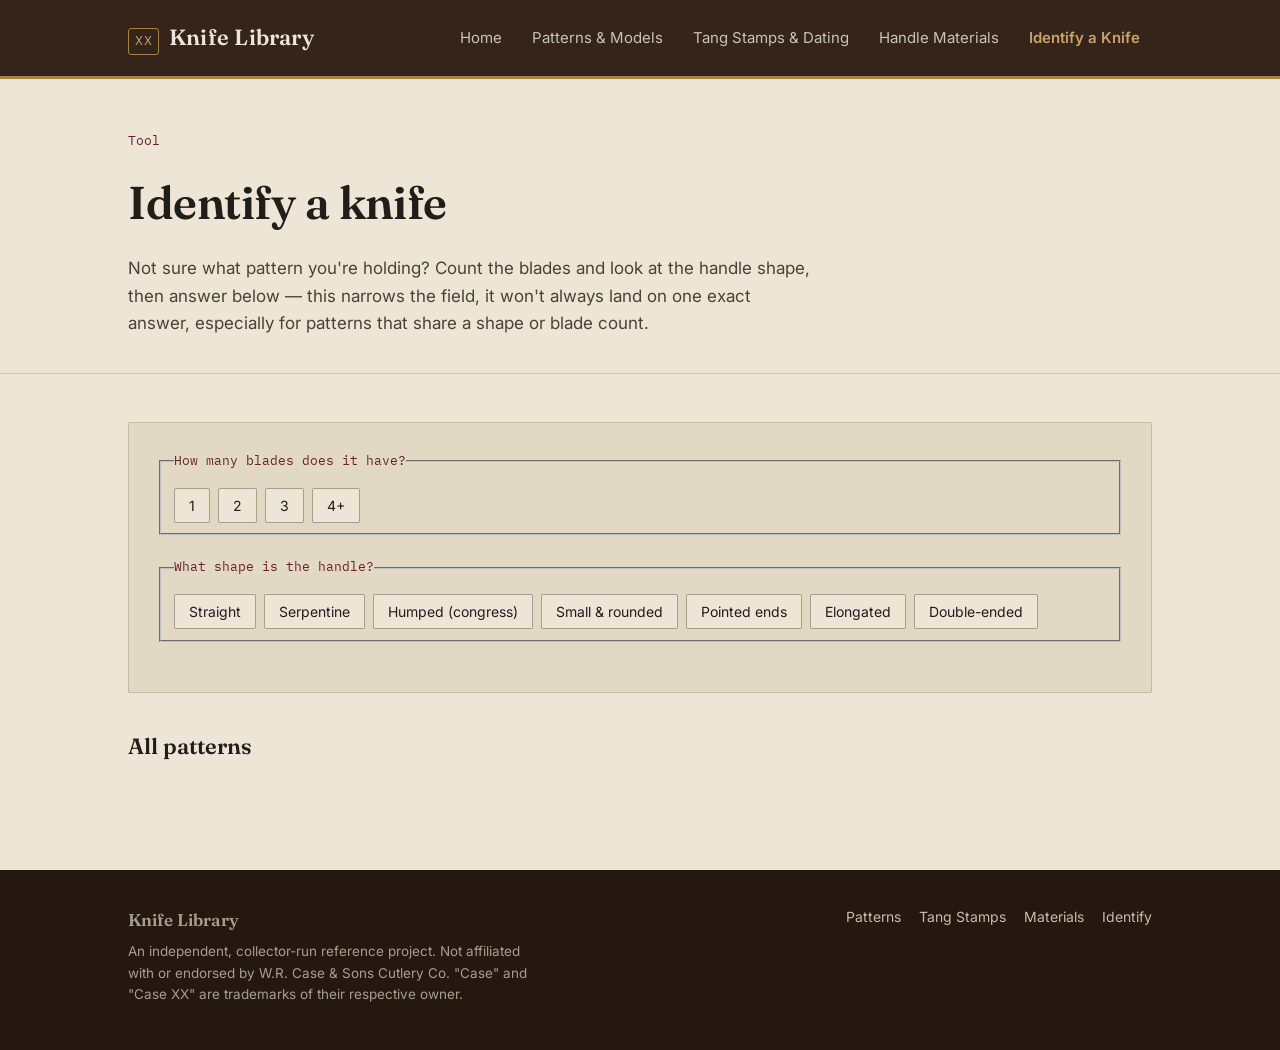
==== identify.html @ a83cff74 "Add files via upload" ====
<!doctype html>
<html lang="en">
<head>
  <meta charset="utf-8" />
  <meta name="viewport" content="width=device-width, initial-scale=1" />
  <title>Identify a Knife — Knife Library</title>
  <meta name="description" content="Answer a couple of questions about blade count and handle shape to narrow down a Case XX pocketknife pattern." />
  <link rel="preconnect" href="https://fonts.googleapis.com">
  <link rel="preconnect" href="https://fonts.gstatic.com" crossorigin>
  <link href="https://fonts.googleapis.com/css2?family=Fraunces:opsz,wght@9..144,500;9..144,600;9..144,700&family=Inter:wght@400;500;600&family=IBM+Plex+Mono:wght@400;500&display=swap" rel="stylesheet">
  <link rel="stylesheet" href="/styles.css" />
</head>
<body>

  <header class="site-header">
    <div class="wrap">
      <a class="brand" href="/">
        <span class="brand-mark">XX</span>
        <span class="brand-name">Knife Library</span>
      </a>
      <nav class="main-nav">
        <a href="/">Home</a>
        <a href="/patterns.html">Patterns &amp; Models</a>
        <a href="/tang-stamps.html">Tang Stamps &amp; Dating</a>
        <a href="/materials.html">Handle Materials</a>
        <a href="/identify.html" aria-current="page">Identify a Knife</a>
      </nav>
    </div>
  </header>

  <section class="page-head">
    <div class="wrap">
      <p class="hero-eyebrow">Tool</p>
      <h1>Identify a knife</h1>
      <p class="lede">Not sure what pattern you're holding? Count the blades and look at the handle shape, then answer below — this narrows the field, it won't always land on one exact answer, especially for patterns that share a shape or blade count.</p>
    </div>
  </section>

  <section class="section">
    <div class="wrap">
      <div class="identify-panel">
        <fieldset class="identify-field">
          <legend>How many blades does it have?</legend>
          <div class="option-row" id="blade-options">
            <button type="button" class="option-btn" data-blade="1">1</button>
            <button type="button" class="option-btn" data-blade="2">2</button>
            <button type="button" class="option-btn" data-blade="3">3</button>
            <button type="button" class="option-btn" data-blade="4+">4+</button>
          </div>
        </fieldset>

        <fieldset class="identify-field">
          <legend>What shape is the handle?</legend>
          <div class="option-row" id="shape-options">
            <button type="button" class="option-btn" data-shape="straight">Straight</button>
            <button type="button" class="option-btn" data-shape="serpentine">Serpentine</button>
            <button type="button" class="option-btn" data-shape="humped">Humped (congress)</button>
            <button type="button" class="option-btn" data-shape="rounded">Small &amp; rounded</button>
            <button type="button" class="option-btn" data-shape="pointed">Pointed ends</button>
            <button type="button" class="option-btn" data-shape="elongated">Elongated</button>
            <button type="button" class="option-btn" data-shape="double-ended">Double-ended</button>
          </div>
        </fieldset>

        <button type="button" class="reset-link" id="reset-btn" hidden>Clear answers</button>
      </div>

      <div class="identify-results">
        <h2 id="results-heading">All patterns</h2>
        <p class="match-count" id="match-count"></p>
        <p class="empty-state" id="empty-state" hidden>No pattern in the archive matches that combination yet — double-check the blade count, or clear an answer and try again.</p>
        <div class="pattern-grid" id="pattern-grid"></div>
      </div>
    </div>
  </section>

  <footer class="site-footer">
    <div class="wrap">
      <div>
        <p class="foot-brand">Knife Library</p>
        <p>An independent, collector-run reference project. Not affiliated with or endorsed by W.R. Case &amp; Sons Cutlery Co. "Case" and "Case XX" are trademarks of their respective owner.</p>
      </div>
      <nav>
        <a href="/patterns.html">Patterns</a>
        <a href="/tang-stamps.html">Tang Stamps</a>
        <a href="/materials.html">Materials</a>
        <a href="/identify.html">Identify</a>
      </nav>
    </div>
  </footer>

  <script src="/js/identify.js"></script>
</body>
</html>
---- styles.css ----
/* ============================================================
   Knife Library — global stylesheet
   A card-catalog / archive aesthetic for Case XX collectors.
   ============================================================ */

:root {
  --paper: #EDE6D6;
  --paper-dim: #E2D9C4;
  --ink: #211D18;
  --ink-soft: #4A4237;
  --oxblood: #6B1F26;
  --oxblood-dark: #551419;
  --brass: #A8813C;
  --brass-light: #C9A46A;
  --walnut: #35241A;
  --walnut-dark: #241811;
  --olive: #5C6047;
  --line: rgba(33, 29, 24, 0.16);
  --line-strong: rgba(33, 29, 24, 0.35);
  --shadow-card: 0 1px 0 rgba(33,29,24,0.06), 0 8px 24px -18px rgba(33,29,24,0.4);

  --font-display: 'Fraunces', Georgia, serif;
  --font-body: 'Inter', -apple-system, BlinkMacSystemFont, 'Segoe UI', sans-serif;
  --font-mono: 'IBM Plex Mono', 'SFMono-Regular', Consolas, monospace;
}

@media (prefers-color-scheme: dark) {
  :root:not([data-theme="light"]) {
    --paper: #1B1712;
    --paper-dim: #221C15;
    --ink: #EFE7D8;
    --ink-soft: #C8BCA6;
    --oxblood: #C24C4F;
    --oxblood-dark: #9C3A3D;
    --brass: #D2A85E;
    --brass-light: #E4C787;
    --walnut: #120C08;
    --walnut-dark: #0A0705;
    --olive: #8B9270;
    --line: rgba(239, 231, 216, 0.14);
    --line-strong: rgba(239, 231, 216, 0.3);
    --shadow-card: 0 1px 0 rgba(0,0,0,0.4), 0 8px 24px -18px rgba(0,0,0,0.7);
  }
}

:root[data-theme="dark"] {
  --paper: #1B1712;
  --paper-dim: #221C15;
  --ink: #EFE7D8;
  --ink-soft: #C8BCA6;
  --oxblood: #C24C4F;
  --oxblood-dark: #9C3A3D;
  --brass: #D2A85E;
  --brass-light: #E4C787;
  --walnut: #120C08;
  --walnut-dark: #0A0705;
  --olive: #8B9270;
  --line: rgba(239, 231, 216, 0.14);
  --line-strong: rgba(239, 231, 216, 0.3);
  --shadow-card: 0 1px 0 rgba(0,0,0,0.4), 0 8px 24px -18px rgba(0,0,0,0.7);
}

* { box-sizing: border-box; }

html { -webkit-text-size-adjust: 100%; }

body {
  margin: 0;
  background: var(--paper);
  color: var(--ink);
  font-family: var(--font-body);
  font-size: 17px;
  line-height: 1.6;
  -webkit-font-smoothing: antialiased;
}

img { max-width: 100%; display: block; }
a { color: inherit; }
button { font-family: inherit; }

.wrap {
  max-width: 1080px;
  margin: 0 auto;
  padding: 0 28px;
}

/* ---------- Header ---------- */

.site-header {
  background: var(--walnut);
  color: var(--paper);
  border-bottom: 3px solid var(--brass);
}

.site-header .wrap {
  display: flex;
  align-items: center;
  justify-content: space-between;
  padding-top: 18px;
  padding-bottom: 18px;
  gap: 24px;
  flex-wrap: wrap;
}

.brand {
  display: flex;
  align-items: baseline;
  gap: 10px;
  text-decoration: none;
  color: var(--paper);
}

.brand-mark {
  font-family: var(--font-mono);
  font-size: 13px;
  letter-spacing: 0.04em;
  color: var(--brass-light);
  border: 1px solid var(--brass);
  border-radius: 3px;
  padding: 2px 6px;
}

.brand-name {
  font-family: var(--font-display);
  font-size: 22px;
  font-weight: 600;
  letter-spacing: 0.01em;
}

.main-nav {
  display: flex;
  gap: 6px;
  flex-wrap: wrap;
}

.main-nav a {
  text-decoration: none;
  color: var(--paper);
  font-size: 15px;
  padding: 8px 12px;
  border-radius: 3px;
  opacity: 0.82;
  transition: opacity 0.15s ease, background 0.15s ease;
}

.main-nav a:hover,
.main-nav a:focus-visible {
  opacity: 1;
  background: rgba(201, 164, 106, 0.16);
}

.main-nav a[aria-current="page"] {
  opacity: 1;
  color: var(--brass-light);
  font-weight: 600;
}

/* ---------- Hero ---------- */

.hero {
  padding: 72px 0 56px;
  border-bottom: 1px solid var(--line);
}

.hero-eyebrow {
  font-family: var(--font-mono);
  font-size: 13px;
  color: var(--oxblood);
  margin: 0 0 18px;
}

.hero h1 {
  font-family: var(--font-display);
  font-size: clamp(38px, 5.5vw, 64px);
  line-height: 1.04;
  font-weight: 600;
  margin: 0 0 22px;
  max-width: 15ch;
  letter-spacing: -0.01em;
}

.hero p.lede {
  font-size: 19px;
  color: var(--ink-soft);
  max-width: 56ch;
  margin: 0;
}

.hero-meta {
  margin-top: 28px;
  display: flex;
  gap: 28px;
  flex-wrap: wrap;
  font-size: 14px;
  color: var(--ink-soft);
}

.hero-meta strong {
  color: var(--ink);
  font-family: var(--font-mono);
  font-weight: 500;
}

/* ---------- Drawers (home page section cards) ---------- */

.drawers-section {
  padding: 56px 0 72px;
}

.drawers {
  display: grid;
  grid-template-columns: repeat(auto-fit, minmax(230px, 1fr));
  gap: 22px;
}

@media (max-width: 560px) {
  .drawers { grid-template-columns: 1fr; }
}

.drawer {
  position: relative;
  background: var(--paper-dim);
  border: 1px solid var(--line);
  border-top: 3px solid var(--brass);
  border-radius: 2px;
  padding: 26px 24px 24px;
  text-decoration: none;
  color: var(--ink);
  box-shadow: var(--shadow-card);
  transition: transform 0.15s ease, box-shadow 0.15s ease;
  display: block;
}

.drawer:hover,
.drawer:focus-visible {
  transform: translateY(-3px);
  box-shadow: 0 1px 0 rgba(33,29,24,0.08), 0 16px 30px -18px rgba(33,29,24,0.5);
}

.drawer-label {
  font-family: var(--font-mono);
  font-size: 12px;
  color: var(--oxblood);
  margin: 0 0 12px;
}

.drawer h2 {
  font-family: var(--font-display);
  font-size: 24px;
  font-weight: 600;
  margin: 0 0 10px;
}

.drawer p {
  font-size: 15px;
  color: var(--ink-soft);
  margin: 0 0 16px;
}

.drawer-cta {
  font-size: 14px;
  font-weight: 600;
  color: var(--oxblood);
}

/* ---------- Section headers on interior pages ---------- */

.page-head {
  padding: 52px 0 36px;
  border-bottom: 1px solid var(--line);
}

.page-head .hero-eyebrow { margin-bottom: 14px; }

.page-head h1 {
  font-family: var(--font-display);
  font-size: clamp(32px, 4.5vw, 46px);
  font-weight: 600;
  margin: 0 0 16px;
  letter-spacing: -0.01em;
}

.page-head p.lede {
  font-size: 17px;
  color: var(--ink-soft);
  max-width: 62ch;
  margin: 0;
}

/* ---------- Generic content sections ---------- */

.section {
  padding: 48px 0;
  border-bottom: 1px solid var(--line);
}

.section:last-of-type { border-bottom: none; }

.section-head {
  display: flex;
  align-items: baseline;
  justify-content: space-between;
  gap: 16px;
  margin-bottom: 28px;
  flex-wrap: wrap;
}

.section-head h2 {
  font-family: var(--font-display);
  font-size: 28px;
  font-weight: 600;
  margin: 0;
}

.section-note {
  font-size: 14px;
  color: var(--ink-soft);
  font-family: var(--font-mono);
}

/* ---------- Search & filter bar ---------- */

.toolbar {
  display: flex;
  gap: 14px;
  flex-wrap: wrap;
  align-items: center;
  margin-bottom: 28px;
  padding-bottom: 24px;
  border-bottom: 1px solid var(--line);
}

.search-input {
  flex: 1 1 240px;
  font-family: var(--font-body);
  font-size: 15px;
  padding: 10px 14px;
  border: 1px solid var(--line-strong);
  border-radius: 2px;
  background: var(--paper-dim);
  color: var(--ink);
}

.search-input:focus-visible {
  outline: 2px solid var(--brass);
  outline-offset: 1px;
}

.filter-chips {
  display: flex;
  gap: 8px;
  flex-wrap: wrap;
}

.chip {
  font-family: var(--font-mono);
  font-size: 13px;
  padding: 7px 12px;
  border: 1px solid var(--line-strong);
  border-radius: 20px;
  background: transparent;
  color: var(--ink-soft);
  cursor: pointer;
  transition: background 0.15s ease, color 0.15s ease, border-color 0.15s ease;
}

.chip:hover { border-color: var(--brass); color: var(--ink); }

.chip.active {
  background: var(--walnut);
  border-color: var(--walnut);
  color: var(--brass-light);
}

.empty-state {
  padding: 40px 0;
  color: var(--ink-soft);
  font-size: 15px;
}

/* ---------- Pattern cards ---------- */

.pattern-grid {
  display: grid;
  grid-template-columns: repeat(auto-fill, minmax(260px, 1fr));
  gap: 20px;
}

.pattern-card {
  border: 1px solid var(--line);
  background: var(--paper-dim);
  border-radius: 2px;
  padding: 20px;
  text-decoration: none;
  color: var(--ink);
  display: block;
  transition: transform 0.15s ease, box-shadow 0.15s ease, border-color 0.15s ease;
}

a.pattern-card:hover,
a.pattern-card:focus-visible {
  border-color: var(--brass);
  transform: translateY(-2px);
  box-shadow: var(--shadow-card);
}

.pattern-card .badge-row {
  display: flex;
  gap: 8px;
  flex-wrap: wrap;
  margin-bottom: 12px;
}

.badge {
  font-family: var(--font-mono);
  font-size: 12px;
  color: var(--brass);
  background: rgba(168, 129, 60, 0.12);
  border: 1px solid rgba(168, 129, 60, 0.35);
  display: inline-block;
  padding: 2px 8px;
  border-radius: 2px;
}

.pattern-card h3 {
  font-family: var(--font-display);
  font-size: 20px;
  margin: 0 0 8px;
  font-weight: 600;
}

.pattern-card p {
  font-size: 14.5px;
  color: var(--ink-soft);
  margin: 0 0 10px;
}

.pattern-card .card-link {
  font-size: 13.5px;
  font-weight: 600;
  color: var(--oxblood);
}

/* ---------- Detail pages ---------- */

.detail-head {
  padding: 44px 0 32px;
  border-bottom: 1px solid var(--line);
}

.back-link {
  display: inline-block;
  font-family: var(--font-mono);
  font-size: 13px;
  color: var(--ink-soft);
  text-decoration: none;
  margin-bottom: 20px;
}

.back-link:hover { color: var(--oxblood); }

.detail-head h1 {
  font-family: var(--font-display);
  font-size: clamp(30px, 4.5vw, 42px);
  font-weight: 600;
  margin: 10px 0 16px;
}

.detail-photo-placeholder {
  margin-top: 24px;
  border: 1px dashed var(--line-strong);
  border-radius: 2px;
  padding: 32px 24px;
  text-align: center;
  color: var(--ink-soft);
  font-size: 14px;
  background: var(--paper-dim);
}

.detail-body {
  padding: 40px 0 64px;
  display: grid;
  grid-template-columns: 2fr 1fr;
  gap: 40px;
}

@media (max-width: 760px) {
  .detail-body { grid-template-columns: 1fr; }
}

.detail-body h2 {
  font-family: var(--font-display);
  font-size: 22px;
  font-weight: 600;
  margin: 0 0 14px;
}

.detail-body p {
  font-size: 16px;
  color: var(--ink-soft);
  margin: 0 0 16px;
}

.spec-list {
  list-style: none;
  margin: 0;
  padding: 0;
  border: 1px solid var(--line);
  border-radius: 2px;
  overflow: hidden;
}

.spec-list li {
  display: flex;
  justify-content: space-between;
  gap: 12px;
  padding: 12px 16px;
  border-bottom: 1px solid var(--line);
  font-size: 14px;
  background: var(--paper-dim);
}

.spec-list li:last-child { border-bottom: none; }

.spec-list .spec-label { color: var(--ink-soft); }
.spec-list .spec-value {
  font-family: var(--font-mono);
  color: var(--ink);
  text-align: right;
}

/* ---------- Tang stamp timeline ---------- */

.stamp-timeline {
  display: flex;
  flex-direction: column;
  gap: 0;
}

.stamp-row {
  display: grid;
  grid-template-columns: 160px 1fr;
  gap: 24px;
  padding: 22px 0;
  border-top: 1px solid var(--line);
  align-items: start;
}

.stamp-row:first-child { border-top: none; }

@media (max-width: 640px) {
  .stamp-row { grid-template-columns: 1fr; gap: 10px; }
}

.stamp-years {
  font-family: var(--font-mono);
  font-size: 15px;
  color: var(--oxblood);
  font-weight: 500;
  padding-top: 2px;
}

.stamp-mark {
  display: inline-flex;
  align-items: center;
  justify-content: center;
  font-family: var(--font-mono);
  font-size: 13px;
  letter-spacing: 0.04em;
  background: var(--walnut);
  color: var(--brass-light);
  border-radius: 3px;
  padding: 6px 10px;
  margin-bottom: 10px;
}

.stamp-detail h3 {
  font-family: var(--font-display);
  font-size: 19px;
  margin: 0 0 6px;
  font-weight: 600;
}

.stamp-detail p {
  font-size: 15px;
  color: var(--ink-soft);
  margin: 0;
  max-width: 62ch;
}

.stamp-note {
  margin-top: 40px;
  background: rgba(168, 129, 60, 0.1);
  border: 1px solid rgba(168, 129, 60, 0.3);
  border-radius: 2px;
  padding: 18px 20px;
  font-size: 14.5px;
  color: var(--ink-soft);
}

.stamp-note strong { color: var(--ink); }
.stamp-note a { color: var(--oxblood); text-decoration: underline; }

/* ---------- Tang stamp year key ---------- */

.year-key {
  list-style: none;
  margin: 18px 0 0;
  padding: 14px 16px;
  background: var(--paper);
  border: 1px solid var(--line);
  border-radius: 2px;
  display: grid;
  grid-template-columns: repeat(auto-fill, minmax(150px, 1fr));
  gap: 4px 18px;
}

.year-key li {
  display: flex;
  align-items: baseline;
  gap: 8px;
  font-family: var(--font-mono);
  font-size: 13px;
  padding: 3px 0;
}

.yk-year {
  color: var(--ink);
  font-weight: 500;
  min-width: 3.2em;
}

.dot-count {
  color: var(--brass);
  letter-spacing: 1px;
  flex: 1;
  overflow: hidden;
  white-space: nowrap;
}

.yk-count {
  color: var(--ink-soft);
  font-size: 11.5px;
}

/* ---------- Materials swatches ---------- */

.material-grid {
  display: grid;
  grid-template-columns: repeat(auto-fill, minmax(240px, 1fr));
  gap: 20px;
}

.material-card {
  border: 1px solid var(--line);
  border-radius: 2px;
  overflow: hidden;
  background: var(--paper-dim);
  text-decoration: none;
  color: var(--ink);
  display: block;
  transition: transform 0.15s ease, box-shadow 0.15s ease, border-color 0.15s ease;
}

a.material-card:hover,
a.material-card:focus-visible {
  border-color: var(--brass);
  transform: translateY(-2px);
  box-shadow: var(--shadow-card);
}

.material-swatch {
  height: 84px;
  border-bottom: 1px solid var(--line);
}

.material-body { padding: 16px 18px 18px; }

.material-body h3 {
  font-family: var(--font-display);
  font-size: 18px;
  margin: 0 0 6px;
  font-weight: 600;
}

.material-body p {
  font-size: 14px;
  color: var(--ink-soft);
  margin: 0;
}

.material-era {
  font-family: var(--font-mono);
  font-size: 11.5px;
  color: var(--ink-soft);
  margin-top: 10px;
}

.sw-amber-bone { background: linear-gradient(135deg, #C98A3E, #8F5A22 40%, #6E421A); }
.sw-red-bone { background: linear-gradient(135deg, #8E3A2E, #5E2019 45%, #451711); }
.sw-chestnut-bone { background: linear-gradient(135deg, #6B4A2E, #4A3320 45%, #362514); }
.sw-rogers-bone { background: linear-gradient(135deg, #4A3E33, #2C231C 50%, #1C1712); }
.sw-stag { background: linear-gradient(135deg, #C9B18A, #A88958 40%, #7C6640); }
.sw-pearl { background: linear-gradient(135deg, #F3EFE6, #DCD6C8 40%, #C7BEA9); }
.sw-second-cut-stag { background: linear-gradient(135deg, #B7936A, #8C6B45 45%, #63492C); }
.sw-delrin { background: linear-gradient(135deg, #2B2B2B, #161616 55%, #0B0B0B); }

/* ---------- Identify tool ---------- */

.identify-panel {
  background: var(--paper-dim);
  border: 1px solid var(--line);
  border-radius: 2px;
  padding: 28px;
  margin-bottom: 36px;
}

.identify-field { margin-bottom: 22px; }
.identify-field:last-child { margin-bottom: 0; }

.identify-field legend {
  font-family: var(--font-mono);
  font-size: 13px;
  color: var(--oxblood);
  margin-bottom: 10px;
  padding: 0;
}

.option-row {
  display: flex;
  gap: 8px;
  flex-wrap: wrap;
}

.option-btn {
  font-size: 14px;
  padding: 8px 14px;
  border: 1px solid var(--line-strong);
  border-radius: 2px;
  background: var(--paper);
  color: var(--ink);
  cursor: pointer;
  transition: background 0.15s ease, color 0.15s ease, border-color 0.15s ease;
}

.option-btn:hover { border-color: var(--brass); }

.option-btn.active {
  background: var(--oxblood);
  border-color: var(--oxblood);
  color: var(--paper);
}

.reset-link {
  background: none;
  border: none;
  color: var(--ink-soft);
  font-size: 13px;
  text-decoration: underline;
  cursor: pointer;
  padding: 0;
  margin-top: 4px;
}

.identify-results h2 {
  font-family: var(--font-display);
  font-size: 22px;
  font-weight: 600;
  margin: 0 0 18px;
}

.match-count {
  font-family: var(--font-mono);
  font-size: 13px;
  color: var(--ink-soft);
  margin-bottom: 18px;
}

/* ---------- Footer ---------- */

.site-footer {
  background: var(--walnut-dark);
  color: var(--paper);
  margin-top: 40px;
}

.site-footer .wrap {
  padding: 36px 28px 44px;
  display: flex;
  justify-content: space-between;
  gap: 24px;
  flex-wrap: wrap;
}

.site-footer .foot-brand {
  font-family: var(--font-display);
  font-size: 17px;
  font-weight: 600;
  margin: 0 0 8px;
}

.site-footer p {
  font-size: 13.5px;
  color: rgba(237, 230, 214, 0.65);
  max-width: 46ch;
  margin: 0;
}

.site-footer nav {
  display: flex;
  gap: 18px;
  flex-wrap: wrap;
  align-self: start;
}

.site-footer nav a {
  color: rgba(237, 230, 214, 0.8);
  text-decoration: none;
  font-size: 14px;
}

.site-footer nav a:hover { color: var(--brass-light); }

/* ---------- Focus visibility ---------- */

a:focus-visible,
button:focus-visible {
  outline: 2px solid var(--brass);
  outline-offset: 2px;
}

@media (prefers-reduced-motion: reduce) {
  * { transition: none !important; animation: none !important; }
}
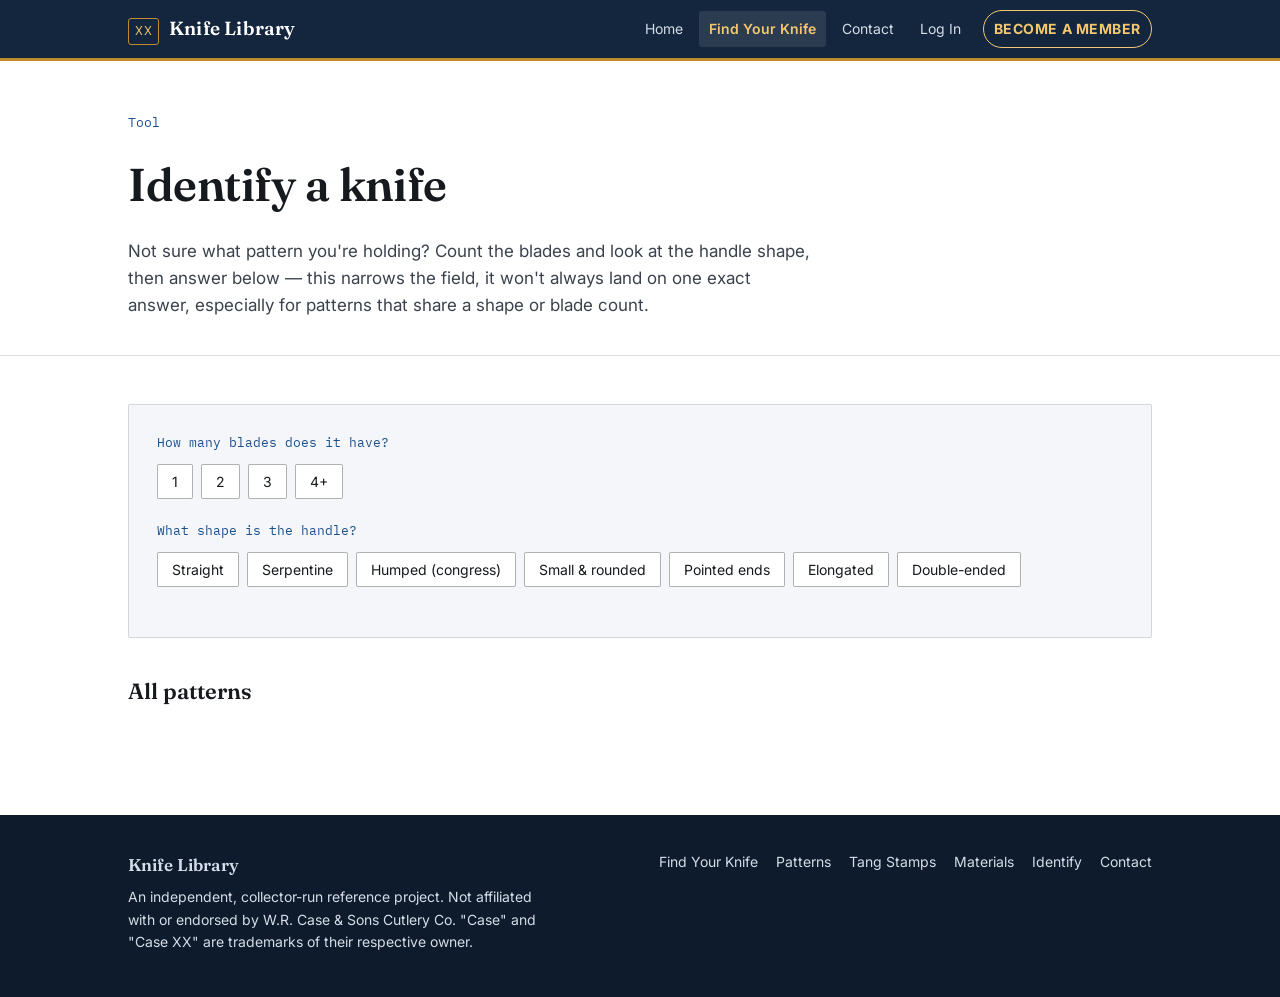
==== commit eba764d1: "Add files via upload" ====
--- a/identify.html
+++ b/identify.html
@@ -18,12 +18,12 @@
         <span class="brand-mark">XX</span>
         <span class="brand-name">Knife Library</span>
       </a>
-      <nav class="main-nav">
+      <nav class="main-nav" aria-label="Main">
         <a href="/">Home</a>
-        <a href="/patterns.html">Patterns &amp; Models</a>
-        <a href="/tang-stamps.html">Tang Stamps &amp; Dating</a>
-        <a href="/materials.html">Handle Materials</a>
-        <a href="/identify.html" aria-current="page">Identify a Knife</a>
+        <a href="/find.html" aria-current="page">Find Your Knife</a>
+        <a href="/contact.html">Contact</a>
+        <a href="/login.html">Log In</a>
+        <a href="/join.html" class="nav-cta">BECOME A MEMBER</a>
       </nav>
     </div>
   </header>
@@ -80,11 +80,13 @@
         <p class="foot-brand">Knife Library</p>
         <p>An independent, collector-run reference project. Not affiliated with or endorsed by W.R. Case &amp; Sons Cutlery Co. "Case" and "Case XX" are trademarks of their respective owner.</p>
       </div>
-      <nav>
+      <nav aria-label="Reference">
+        <a href="/find.html">Find Your Knife</a>
         <a href="/patterns.html">Patterns</a>
         <a href="/tang-stamps.html">Tang Stamps</a>
         <a href="/materials.html">Materials</a>
         <a href="/identify.html">Identify</a>
+        <a href="/contact.html">Contact</a>
       </nav>
     </div>
   </footer>
--- a/styles.css
+++ b/styles.css
@@ -1,23 +1,28 @@
 /* ============================================================
    Knife Library — global stylesheet
-   A card-catalog / archive aesthetic for Case XX collectors.
+   High-contrast reference theme: white pages, near-black text, navy accents.
    ============================================================ */
 
 :root {
-  --paper: #EDE6D6;
-  --paper-dim: #E2D9C4;
-  --ink: #211D18;
-  --ink-soft: #4A4237;
-  --oxblood: #6B1F26;
-  --oxblood-dark: #551419;
-  --brass: #A8813C;
-  --brass-light: #C9A46A;
-  --walnut: #35241A;
-  --walnut-dark: #241811;
-  --olive: #5C6047;
-  --line: rgba(33, 29, 24, 0.16);
-  --line-strong: rgba(33, 29, 24, 0.35);
-  --shadow-card: 0 1px 0 rgba(33,29,24,0.06), 0 8px 24px -18px rgba(33,29,24,0.4);
+  --paper: #FFFFFF;
+  --paper-dim: #F4F6F9;
+  --ink: #16191D;
+  --ink-soft: #3B424C;
+  --oxblood: #1C4F8C;
+  --oxblood-dark: #153C6C;
+  --brass: #C08A2E;
+  --brass-light: #F3C76E;
+  --walnut: #13263D;
+  --walnut-dark: #0D1B2C;
+  --olive: #3E5C46;
+  --tint: #E8EFF8;
+  --tint-border: #B9CBE3;
+  --on-dark: #FFFFFF;
+  --on-dark-soft: #D5DDE8;
+  --line: rgba(22, 25, 29, 0.14);
+  --line-strong: rgba(22, 25, 29, 0.34);
+  --shadow-card: 0 1px 0 rgba(22,25,29,0.05), 0 8px 24px -18px rgba(22,25,29,0.35);
+  --shadow-hover: 0 1px 0 rgba(22,25,29,0.06), 0 16px 30px -18px rgba(22,25,29,0.45);
 
   --font-display: 'Fraunces', Georgia, serif;
   --font-body: 'Inter', -apple-system, BlinkMacSystemFont, 'Segoe UI', sans-serif;
@@ -26,38 +31,48 @@
 
 @media (prefers-color-scheme: dark) {
   :root:not([data-theme="light"]) {
-    --paper: #1B1712;
-    --paper-dim: #221C15;
-    --ink: #EFE7D8;
-    --ink-soft: #C8BCA6;
-    --oxblood: #C24C4F;
-    --oxblood-dark: #9C3A3D;
-    --brass: #D2A85E;
-    --brass-light: #E4C787;
-    --walnut: #120C08;
-    --walnut-dark: #0A0705;
-    --olive: #8B9270;
-    --line: rgba(239, 231, 216, 0.14);
-    --line-strong: rgba(239, 231, 216, 0.3);
+    --paper: #121417;
+    --paper-dim: #1C2026;
+    --ink: #F2F4F7;
+    --ink-soft: #C9D0D9;
+    --oxblood: #8DB8F5;
+    --oxblood-dark: #6E9FE6;
+    --brass: #E3B65C;
+    --brass-light: #F3C76E;
+    --walnut: #0A1522;
+    --walnut-dark: #060E18;
+    --olive: #9DBBA3;
+    --tint: #1D2A3B;
+    --tint-border: #34506F;
+    --on-dark: #FFFFFF;
+    --on-dark-soft: #C9D3DF;
+    --line: rgba(242, 244, 247, 0.14);
+    --line-strong: rgba(242, 244, 247, 0.32);
     --shadow-card: 0 1px 0 rgba(0,0,0,0.4), 0 8px 24px -18px rgba(0,0,0,0.7);
+    --shadow-hover: 0 1px 0 rgba(0,0,0,0.5), 0 16px 30px -18px rgba(0,0,0,0.8);
   }
 }
 
 :root[data-theme="dark"] {
-  --paper: #1B1712;
-  --paper-dim: #221C15;
-  --ink: #EFE7D8;
-  --ink-soft: #C8BCA6;
-  --oxblood: #C24C4F;
-  --oxblood-dark: #9C3A3D;
-  --brass: #D2A85E;
-  --brass-light: #E4C787;
-  --walnut: #120C08;
-  --walnut-dark: #0A0705;
-  --olive: #8B9270;
-  --line: rgba(239, 231, 216, 0.14);
-  --line-strong: rgba(239, 231, 216, 0.3);
+  --paper: #121417;
+  --paper-dim: #1C2026;
+  --ink: #F2F4F7;
+  --ink-soft: #C9D0D9;
+  --oxblood: #8DB8F5;
+  --oxblood-dark: #6E9FE6;
+  --brass: #E3B65C;
+  --brass-light: #F3C76E;
+  --walnut: #0A1522;
+  --walnut-dark: #060E18;
+  --olive: #9DBBA3;
+  --tint: #1D2A3B;
+  --tint-border: #34506F;
+  --on-dark: #FFFFFF;
+  --on-dark-soft: #C9D3DF;
+  --line: rgba(242, 244, 247, 0.14);
+  --line-strong: rgba(242, 244, 247, 0.32);
   --shadow-card: 0 1px 0 rgba(0,0,0,0.4), 0 8px 24px -18px rgba(0,0,0,0.7);
+  --shadow-hover: 0 1px 0 rgba(0,0,0,0.5), 0 16px 30px -18px rgba(0,0,0,0.8);
 }
 
 * { box-sizing: border-box; }
@@ -88,7 +103,7 @@
 
 .site-header {
   background: var(--walnut);
-  color: var(--paper);
+  color: var(--on-dark);
   border-bottom: 3px solid var(--brass);
 }
 
@@ -107,7 +122,7 @@
   align-items: baseline;
   gap: 10px;
   text-decoration: none;
-  color: var(--paper);
+  color: var(--on-dark);
 }
 
 .brand-mark {
@@ -135,22 +150,21 @@
 
 .main-nav a {
   text-decoration: none;
-  color: var(--paper);
+  color: var(--on-dark-soft);
   font-size: 15px;
   padding: 8px 12px;
   border-radius: 3px;
-  opacity: 0.82;
   transition: opacity 0.15s ease, background 0.15s ease;
 }
 
 .main-nav a:hover,
 .main-nav a:focus-visible {
-  opacity: 1;
-  background: rgba(201, 164, 106, 0.16);
+  color: var(--on-dark);
+  background: rgba(255, 255, 255, 0.12);
 }
 
 .main-nav a[aria-current="page"] {
-  opacity: 1;
+  background: rgba(255, 255, 255, 0.10);
   color: var(--brass-light);
   font-weight: 600;
 }
@@ -234,12 +248,12 @@
 .drawer:hover,
 .drawer:focus-visible {
   transform: translateY(-3px);
-  box-shadow: 0 1px 0 rgba(33,29,24,0.08), 0 16px 30px -18px rgba(33,29,24,0.5);
+  box-shadow: var(--shadow-hover);
 }
 
 .drawer-label {
   font-family: var(--font-mono);
-  font-size: 12px;
+  font-size: 13px;
   color: var(--oxblood);
   margin: 0 0 12px;
 }
@@ -337,12 +351,12 @@
   padding: 10px 14px;
   border: 1px solid var(--line-strong);
   border-radius: 2px;
-  background: var(--paper-dim);
+  background: var(--paper);
   color: var(--ink);
 }
 
 .search-input:focus-visible {
-  outline: 2px solid var(--brass);
+  outline: 2px solid var(--oxblood);
   outline-offset: 1px;
 }
 
@@ -359,12 +373,12 @@
   border: 1px solid var(--line-strong);
   border-radius: 20px;
   background: transparent;
-  color: var(--ink-soft);
+  color: var(--ink);
   cursor: pointer;
   transition: background 0.15s ease, color 0.15s ease, border-color 0.15s ease;
 }
 
-.chip:hover { border-color: var(--brass); color: var(--ink); }
+.chip:hover { border-color: var(--oxblood); color: var(--ink); }
 
 .chip.active {
   background: var(--walnut);
@@ -399,7 +413,7 @@
 
 a.pattern-card:hover,
 a.pattern-card:focus-visible {
-  border-color: var(--brass);
+  border-color: var(--oxblood);
   transform: translateY(-2px);
   box-shadow: var(--shadow-card);
 }
@@ -413,10 +427,10 @@
 
 .badge {
   font-family: var(--font-mono);
-  font-size: 12px;
-  color: var(--brass);
-  background: rgba(168, 129, 60, 0.12);
-  border: 1px solid rgba(168, 129, 60, 0.35);
+  font-size: 13px;
+  color: var(--oxblood);
+  background: var(--tint);
+  border: 1px solid var(--tint-border);
   display: inline-block;
   padding: 2px 8px;
   border-radius: 2px;
@@ -430,13 +444,13 @@
 }
 
 .pattern-card p {
-  font-size: 14.5px;
+  font-size: 15px;
   color: var(--ink-soft);
   margin: 0 0 10px;
 }
 
 .pattern-card .card-link {
-  font-size: 13.5px;
+  font-size: 14px;
   font-weight: 600;
   color: var(--oxblood);
 }
@@ -457,7 +471,7 @@
   margin-bottom: 20px;
 }
 
-.back-link:hover { color: var(--oxblood); }
+.back-link:hover { color: var(--oxblood); text-decoration: underline; }
 
 .detail-head h1 {
   font-family: var(--font-display);
@@ -478,7 +492,8 @@
 }
 
 .detail-body {
-  padding: 40px 0 64px;
+  padding-top: 40px;
+  padding-bottom: 64px;
   display: grid;
   grid-template-columns: 2fr 1fr;
   gap: 40px;
@@ -590,11 +605,12 @@
 
 .stamp-note {
   margin-top: 40px;
-  background: rgba(168, 129, 60, 0.1);
-  border: 1px solid rgba(168, 129, 60, 0.3);
+  background: var(--tint);
+  border: 1px solid var(--tint-border);
+  border-left: 4px solid var(--oxblood);
   border-radius: 2px;
   padding: 18px 20px;
-  font-size: 14.5px;
+  font-size: 15px;
   color: var(--ink-soft);
 }
 
@@ -631,7 +647,7 @@
 }
 
 .dot-count {
-  color: var(--brass);
+  color: var(--oxblood);
   letter-spacing: 1px;
   flex: 1;
   overflow: hidden;
@@ -640,7 +656,7 @@
 
 .yk-count {
   color: var(--ink-soft);
-  font-size: 11.5px;
+  font-size: 13px;
 }
 
 /* ---------- Materials swatches ---------- */
@@ -664,7 +680,7 @@
 
 a.material-card:hover,
 a.material-card:focus-visible {
-  border-color: var(--brass);
+  border-color: var(--oxblood);
   transform: translateY(-2px);
   box-shadow: var(--shadow-card);
 }
@@ -691,7 +707,7 @@
 
 .material-era {
   font-family: var(--font-mono);
-  font-size: 11.5px;
+  font-size: 13px;
   color: var(--ink-soft);
   margin-top: 10px;
 }
@@ -715,7 +731,7 @@
   margin-bottom: 36px;
 }
 
-.identify-field { margin-bottom: 22px; }
+.identify-field { margin: 0 0 22px; padding: 0; border: 0; min-width: 0; }
 .identify-field:last-child { margin-bottom: 0; }
 
 .identify-field legend {
@@ -743,12 +759,13 @@
   transition: background 0.15s ease, color 0.15s ease, border-color 0.15s ease;
 }
 
-.option-btn:hover { border-color: var(--brass); }
+.option-btn:hover { border-color: var(--oxblood); }
 
 .option-btn.active {
   background: var(--oxblood);
   border-color: var(--oxblood);
   color: var(--paper);
+  font-weight: 600;
 }
 
 .reset-link {
@@ -780,7 +797,7 @@
 
 .site-footer {
   background: var(--walnut-dark);
-  color: var(--paper);
+  color: var(--on-dark);
   margin-top: 40px;
 }
 
@@ -800,8 +817,8 @@
 }
 
 .site-footer p {
-  font-size: 13.5px;
-  color: rgba(237, 230, 214, 0.65);
+  font-size: 14px;
+  color: var(--on-dark-soft);
   max-width: 46ch;
   margin: 0;
 }
@@ -814,7 +831,7 @@
 }
 
 .site-footer nav a {
-  color: rgba(237, 230, 214, 0.8);
+  color: var(--on-dark-soft);
   text-decoration: none;
   font-size: 14px;
 }
@@ -825,10 +842,360 @@
 
 a:focus-visible,
 button:focus-visible {
-  outline: 2px solid var(--brass);
+  outline: 3px solid var(--brass);
   outline-offset: 2px;
 }
 
 @media (prefers-reduced-motion: reduce) {
   * { transition: none !important; animation: none !important; }
 }
+
+/* ---------- Header: compact on inner pages, prominent on the home page ---------- */
+
+.main-nav { align-items: center; }
+
+/* Compact header (every page except home) */
+.site-header .wrap { padding-top: 10px; padding-bottom: 10px; }
+.site-header .brand-name { font-size: 19px; }
+.site-header .main-nav a { font-size: 14px; padding: 7px 10px; }
+
+.main-nav a.nav-cta {
+  color: var(--brass-light);
+  border: 1.5px solid var(--brass-light);
+  font-weight: 700;
+  letter-spacing: 0.04em;
+  margin-left: 6px;
+  border-radius: 999px;
+  transition: background 0.15s ease, color 0.15s ease, transform 0.15s ease, box-shadow 0.15s ease;
+}
+
+.main-nav a.nav-cta:hover,
+.main-nav a.nav-cta:focus-visible,
+.main-nav a.nav-cta[aria-current="page"] {
+  color: var(--walnut);
+  background: var(--brass-light);
+}
+
+/* Prominent header (home page) */
+.header-prominent { border-bottom-width: 4px; }
+.header-prominent .wrap { padding-top: 30px; padding-bottom: 30px; }
+.header-prominent .brand-mark { font-size: 15px; padding: 3px 8px; }
+.header-prominent .brand-name { font-size: 30px; }
+.header-prominent .main-nav { gap: 10px; }
+.header-prominent .main-nav a { font-size: 17px; padding: 10px 14px; }
+
+.header-prominent .main-nav a.nav-cta {
+  color: var(--walnut);
+  background: var(--brass-light);
+  border-color: var(--brass-light);
+  font-size: 17px;
+  padding: 13px 24px;
+  margin-left: 8px;
+  box-shadow: 0 8px 22px -10px rgba(243, 199, 110, 0.75);
+}
+
+.header-prominent .main-nav a.nav-cta:hover,
+.header-prominent .main-nav a.nav-cta:focus-visible {
+  background: #FFD98A;
+  border-color: #FFD98A;
+  transform: translateY(-2px);
+  box-shadow: 0 12px 26px -10px rgba(243, 199, 110, 0.9);
+}
+
+@media (max-width: 700px) {
+  .site-header .wrap { justify-content: center; }
+  .main-nav { justify-content: center; }
+  .main-nav a.nav-cta { margin-left: 0; }
+  .header-prominent .wrap { padding-top: 20px; padding-bottom: 20px; }
+  .header-prominent .brand-name { font-size: 24px; }
+  .header-prominent .main-nav a { font-size: 16px; }
+}
+
+/* ---------- Find Your Knife ---------- */
+
+.search-section { padding-top: 40px; padding-bottom: 64px; }
+
+.search-panel {
+  background: var(--paper-dim);
+  border: 1px solid var(--line);
+  border-top: 4px solid var(--oxblood);
+  border-radius: 4px;
+  padding: 28px;
+  margin-bottom: 40px;
+}
+
+.search-group + .search-group {
+  margin-top: 24px;
+  padding-top: 24px;
+  border-top: 1px solid var(--line);
+}
+
+.search-group-title {
+  font-family: var(--font-display);
+  font-size: 20px;
+  font-weight: 600;
+  margin: 0 0 14px;
+}
+
+.search-fields {
+  display: grid;
+  grid-template-columns: repeat(auto-fit, minmax(220px, 1fr));
+  gap: 16px 20px;
+}
+
+.field { display: block; }
+
+.field-label {
+  display: block;
+  font-size: 15px;
+  font-weight: 600;
+  color: var(--ink);
+  margin-bottom: 6px;
+}
+
+.field-input {
+  width: 100%;
+  font-family: var(--font-body);
+  font-size: 17px;
+  padding: 12px 14px;
+  border: 1px solid var(--line-strong);
+  border-radius: 4px;
+  background: var(--paper);
+  color: var(--ink);
+  min-height: 48px;
+}
+
+.field-input::placeholder { color: var(--ink-soft); opacity: 0.75; }
+
+.field-input:focus-visible {
+  outline: 3px solid var(--oxblood);
+  outline-offset: 1px;
+  border-color: var(--oxblood);
+}
+
+select.field-input { cursor: pointer; }
+
+.search-actions {
+  display: flex;
+  align-items: center;
+  justify-content: space-between;
+  gap: 16px;
+  flex-wrap: wrap;
+  margin-top: 24px;
+  padding-top: 20px;
+  border-top: 1px solid var(--line);
+}
+
+.search-actions .match-count { margin: 0; font-size: 15px; color: var(--ink); }
+
+.reset-btn {
+  font-size: 15px;
+  font-weight: 600;
+  padding: 10px 16px;
+  border: 1px solid var(--line-strong);
+  border-radius: 4px;
+  background: var(--paper);
+  color: var(--ink);
+  cursor: pointer;
+}
+
+.reset-btn:hover { border-color: var(--oxblood); color: var(--oxblood); }
+
+.result-group { margin-bottom: 44px; }
+
+.result-head {
+  display: flex;
+  align-items: baseline;
+  justify-content: space-between;
+  gap: 12px;
+  flex-wrap: wrap;
+  margin-bottom: 18px;
+  padding-bottom: 10px;
+  border-bottom: 2px solid var(--ink);
+}
+
+.result-head h2 {
+  font-family: var(--font-display);
+  font-size: 26px;
+  font-weight: 600;
+  margin: 0;
+}
+
+.card-meta {
+  font-family: var(--font-mono);
+  font-size: 13px !important;
+  color: var(--ink-soft);
+}
+
+.stamp-results {
+  display: grid;
+  grid-template-columns: repeat(auto-fill, minmax(300px, 1fr));
+  gap: 20px;
+}
+
+.stamp-result {
+  display: block;
+  border: 1px solid var(--line);
+  background: var(--paper-dim);
+  border-radius: 2px;
+  padding: 20px;
+  text-decoration: none;
+  color: var(--ink);
+  transition: transform 0.15s ease, box-shadow 0.15s ease, border-color 0.15s ease;
+}
+
+.stamp-result:hover,
+.stamp-result:focus-visible {
+  border-color: var(--oxblood);
+  transform: translateY(-2px);
+  box-shadow: var(--shadow-card);
+}
+
+.stamp-result .stamp-years { display: block; margin-bottom: 10px; }
+.stamp-result h3 { font-family: var(--font-display); font-size: 19px; font-weight: 600; margin: 0 0 6px; }
+.stamp-result p { font-size: 15px; color: var(--ink-soft); margin: 0 0 10px; }
+.stamp-result .card-link { font-size: 14px; font-weight: 600; color: var(--oxblood); }
+
+.find-note { margin-top: 8px; }
+
+.browse-links { margin-top: 44px; }
+
+.browse-links h2 {
+  font-family: var(--font-display);
+  font-size: 22px;
+  font-weight: 600;
+  margin: 0 0 14px;
+}
+
+.browse-grid {
+  display: grid;
+  grid-template-columns: repeat(auto-fit, minmax(200px, 1fr));
+  gap: 12px;
+}
+
+.browse-grid a {
+  display: block;
+  padding: 14px 16px;
+  border: 1px solid var(--line-strong);
+  border-radius: 4px;
+  text-decoration: none;
+  font-weight: 600;
+  color: var(--oxblood);
+  background: var(--paper);
+}
+
+.browse-grid a::after { content: " →"; }
+.browse-grid a:hover { border-color: var(--oxblood); background: var(--tint); }
+
+/* ---------- Simple info pages (Contact, Log In) ---------- */
+
+.info-section { padding-top: 40px; padding-bottom: 72px; }
+
+.info-card {
+  background: var(--paper-dim);
+  border: 1px solid var(--line);
+  border-radius: 4px;
+  padding: 28px;
+  max-width: 640px;
+}
+
+.info-card h2 {
+  font-family: var(--font-display);
+  font-size: 24px;
+  font-weight: 600;
+  margin: 0 0 12px;
+}
+
+.info-card p { font-size: 17px; color: var(--ink-soft); margin: 0 0 14px; }
+.info-card p:last-child { margin-bottom: 0; }
+.info-card a:not(.cta-button) { color: var(--oxblood); font-weight: 600; }
+
+.cta-button {
+  display: inline-block;
+  background: var(--oxblood);
+  color: #FFFFFF;
+  font-weight: 700;
+  font-size: 16px;
+  padding: 12px 22px;
+  border-radius: 999px;
+  text-decoration: none;
+  transition: background 0.15s ease, transform 0.15s ease;
+}
+
+.cta-button:hover,
+.cta-button:focus-visible { background: var(--oxblood-dark); transform: translateY(-1px); }
+
+/* ---------- Become a Member ---------- */
+
+.join-hero {
+  background: var(--walnut);
+  color: var(--on-dark);
+  padding: 64px 0 56px;
+  border-bottom: 4px solid var(--brass-light);
+}
+
+.join-eyebrow {
+  font-family: var(--font-mono);
+  font-size: 14px;
+  color: var(--brass-light);
+  margin: 0 0 14px;
+}
+
+.join-hero h1 {
+  font-family: var(--font-display);
+  font-size: clamp(36px, 5vw, 56px);
+  font-weight: 600;
+  margin: 0 0 18px;
+  letter-spacing: -0.01em;
+}
+
+.join-lede {
+  font-size: 19px;
+  color: var(--on-dark-soft);
+  max-width: 60ch;
+  margin: 0 0 24px;
+}
+
+.join-status {
+  display: inline-block;
+  margin: 0;
+  background: var(--brass-light);
+  color: var(--walnut);
+  font-weight: 700;
+  letter-spacing: 0.03em;
+  padding: 8px 16px;
+  border-radius: 999px;
+}
+
+.join-subhead {
+  font-family: var(--font-display);
+  font-size: 28px;
+  font-weight: 600;
+  margin: 0 0 20px;
+}
+
+.benefit-list {
+  list-style: none;
+  margin: 0 0 36px;
+  padding: 0;
+  display: grid;
+  grid-template-columns: repeat(auto-fit, minmax(240px, 1fr));
+  gap: 18px;
+}
+
+.benefit-list li {
+  border: 1px solid var(--line);
+  border-top: 4px solid var(--brass);
+  background: var(--paper-dim);
+  border-radius: 4px;
+  padding: 20px;
+}
+
+.benefit-list strong {
+  display: block;
+  font-family: var(--font-display);
+  font-size: 19px;
+  margin-bottom: 6px;
+}
+
+.benefit-list span { font-size: 16px; color: var(--ink-soft); }
